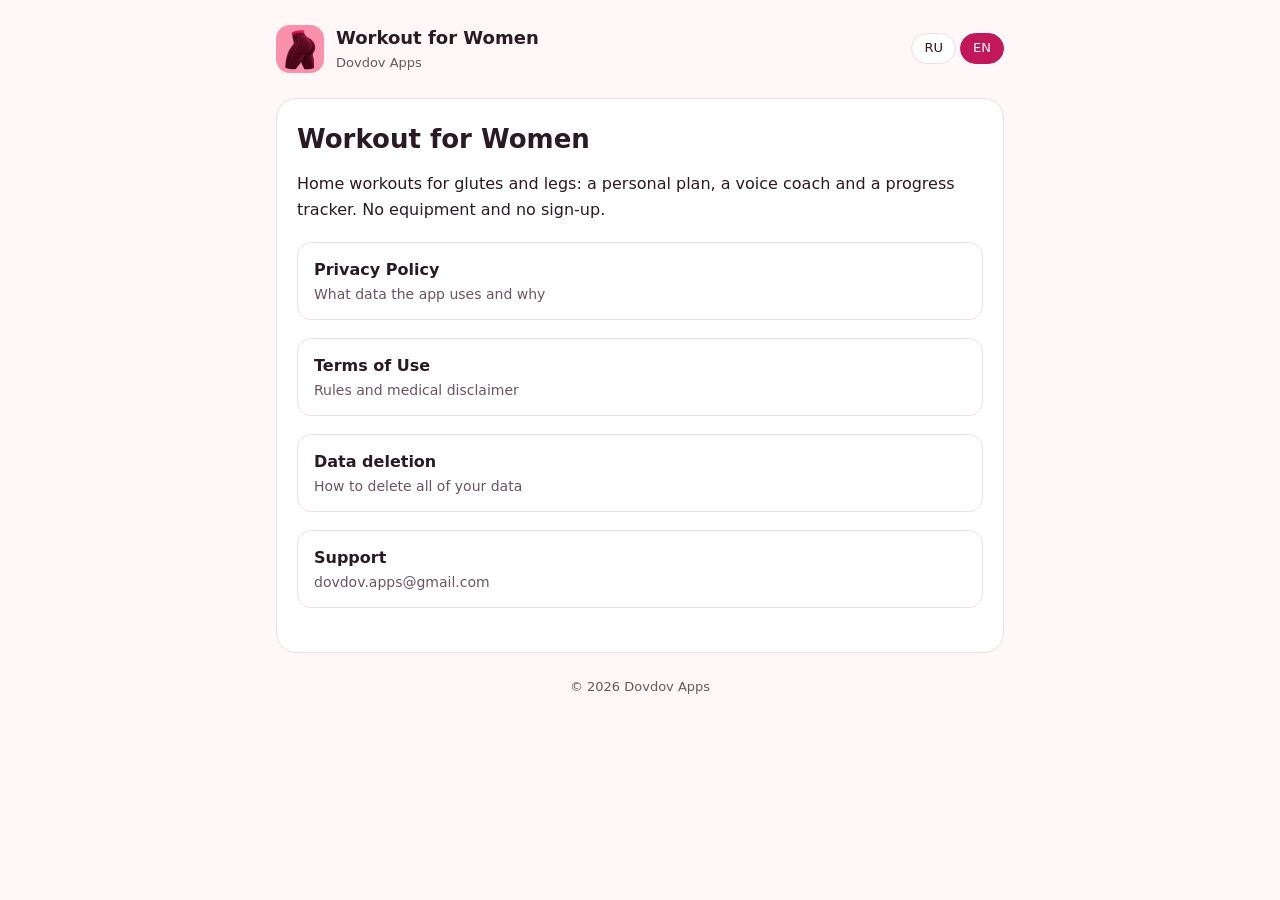
==== index.html @ 92e2f186 "Privacy policy, terms of use and data deletion pages (RU/EN) Co-Authored-By: Claude Opus 5.5 <norepl" ====
<!doctype html>
<html lang="ru">
<head>
<meta charset="utf-8">
<meta name="viewport" content="width=device-width, initial-scale=1">
<title>Workout for Women</title>
<meta name="description" content="Workout for Women — home workouts for glutes and legs. Legal information and support.">
<link rel="icon" href="icon.webp">
<link rel="stylesheet" href="style.css">
<script src="lang.js"></script>
</head>
<body>
<div class="wrap">
  <header>
    <img src="icon.webp" alt="">
    <div>
      <a class="brand" href="./">Workout for Women</a>
      <div class="sub">Dovdov Apps</div>
    </div>
    <div class="lang"><button data-l="ru">RU</button><button data-l="en">EN</button></div>
  </header>
  <main>
    <section lang="ru">
      <h1>Workout for Women</h1>
      <p>Домашние тренировки для ягодиц и ног: персональный план, голосовой тренер и трекер прогресса. Без инвентаря и без регистрации.</p>
      <ul class="links">
        <li><a href="privacy/">Политика конфиденциальности<span>Какие данные использует приложение и зачем</span></a></li>
        <li><a href="terms/">Условия использования<span>Правила и медицинская оговорка</span></a></li>
        <li><a href="delete-data/">Удаление данных<span>Как удалить все свои данные</span></a></li>
        <li><a href="mailto:dovdov.apps@gmail.com">Поддержка<span>dovdov.apps@gmail.com</span></a></li>
      </ul>
    </section>
    <section lang="en">
      <h1>Workout for Women</h1>
      <p>Home workouts for glutes and legs: a personal plan, a voice coach and a progress tracker. No equipment and no sign-up.</p>
      <ul class="links">
        <li><a href="privacy/">Privacy Policy<span>What data the app uses and why</span></a></li>
        <li><a href="terms/">Terms of Use<span>Rules and medical disclaimer</span></a></li>
        <li><a href="delete-data/">Data deletion<span>How to delete all of your data</span></a></li>
        <li><a href="mailto:dovdov.apps@gmail.com">Support<span>dovdov.apps@gmail.com</span></a></li>
      </ul>
    </section>
  </main>
  <footer>© 2026 Dovdov Apps</footer>
</div>
</body>
</html>
---- style.css ----
:root {
  --bg: #fff7f8;
  --card: #ffffff;
  --ink: #2a1a22;
  --ink2: #6b5560;
  --accent: #c2185b;
  --line: #f1dde3;
}
@media (prefers-color-scheme: dark) {
  :root {
    --bg: #171014;
    --card: #221a1e;
    --ink: #f6e9ee;
    --ink2: #c3aab5;
    --accent: #ff7aa8;
    --line: #3a2a31;
  }
}
* { box-sizing: border-box; }
html { -webkit-text-size-adjust: 100%; }
body {
  margin: 0;
  background: var(--bg);
  color: var(--ink);
  font: 16px/1.6 system-ui, -apple-system, "Segoe UI", Roboto, sans-serif;
}
.wrap { max-width: 760px; margin: 0 auto; padding: 24px 16px 64px; }
header { display: flex; align-items: center; gap: 12px; margin-bottom: 24px; }
header img { width: 48px; height: 48px; border-radius: 14px; }
header a.brand { color: var(--ink); text-decoration: none; font-weight: 700; font-size: 18px; }
header .sub { color: var(--ink2); font-size: 13px; }
.lang { margin-left: auto; display: flex; gap: 4px; }
.lang button {
  border: 1px solid var(--line); background: var(--card); color: var(--ink);
  border-radius: 999px; padding: 4px 12px; font: inherit; font-size: 13px; cursor: pointer;
}
.lang button[aria-pressed="true"] { background: var(--accent); border-color: var(--accent); color: #fff; }
main { background: var(--card); border: 1px solid var(--line); border-radius: 20px; padding: 24px 20px; }
h1 { font-size: 26px; line-height: 1.25; margin: 0 0 4px; }
h2 { font-size: 19px; margin: 28px 0 8px; }
.date { color: var(--ink2); font-size: 14px; margin: 0 0 16px; }
a { color: var(--accent); }
ul { padding-left: 20px; }
li { margin: 4px 0; }
.links { list-style: none; padding: 0; display: grid; gap: 10px; }
.links a {
  display: block; padding: 14px 16px; border: 1px solid var(--line); border-radius: 14px;
  text-decoration: none; color: var(--ink); font-weight: 600;
}
.links a span { display: block; font-weight: 400; color: var(--ink2); font-size: 14px; }
footer { color: var(--ink2); font-size: 13px; text-align: center; margin-top: 24px; }
/* Language switching: both versions are in the page; without JS both are shown. */
html[data-lang="ru"] [lang="en"]:not(html) { display: none; }
html[data-lang="en"] [lang="ru"]:not(html) { display: none; }
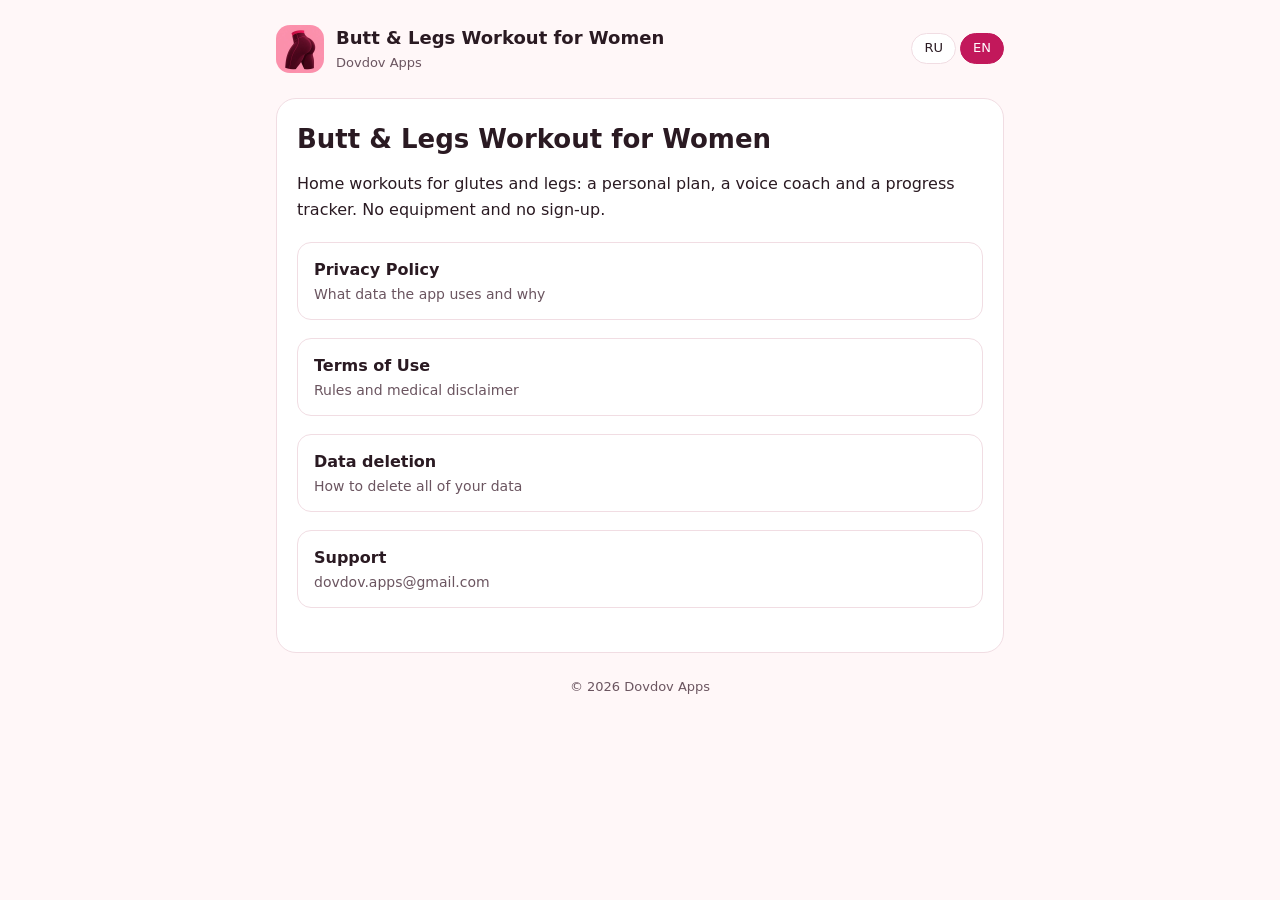
==== commit 854ed4f1: "Rename app to Butt & Legs Workout for Women Co-Authored-By: Claude Opus 5.5 <noreply@anthropic.com>" ====
--- a/index.html
+++ b/index.html
@@ -3,8 +3,8 @@
 <head>
 <meta charset="utf-8">
 <meta name="viewport" content="width=device-width, initial-scale=1">
-<title>Workout for Women</title>
-<meta name="description" content="Workout for Women — home workouts for glutes and legs. Legal information and support.">
+<title>Butt &amp; Legs Workout for Women</title>
+<meta name="description" content="Butt &amp; Legs Workout for Women — home workouts for glutes and legs. Legal information and support.">
 <link rel="icon" href="icon.webp">
 <link rel="stylesheet" href="style.css">
 <script src="lang.js"></script>
@@ -14,14 +14,14 @@
   <header>
     <img src="icon.webp" alt="">
     <div>
-      <a class="brand" href="./">Workout for Women</a>
+      <a class="brand" href="./">Butt &amp; Legs Workout for Women</a>
       <div class="sub">Dovdov Apps</div>
     </div>
     <div class="lang"><button data-l="ru">RU</button><button data-l="en">EN</button></div>
   </header>
   <main>
     <section lang="ru">
-      <h1>Workout for Women</h1>
+      <h1>Butt &amp; Legs Workout for Women</h1>
       <p>Домашние тренировки для ягодиц и ног: персональный план, голосовой тренер и трекер прогресса. Без инвентаря и без регистрации.</p>
       <ul class="links">
         <li><a href="privacy/">Политика конфиденциальности<span>Какие данные использует приложение и зачем</span></a></li>
@@ -31,7 +31,7 @@
       </ul>
     </section>
     <section lang="en">
-      <h1>Workout for Women</h1>
+      <h1>Butt &amp; Legs Workout for Women</h1>
       <p>Home workouts for glutes and legs: a personal plan, a voice coach and a progress tracker. No equipment and no sign-up.</p>
       <ul class="links">
         <li><a href="privacy/">Privacy Policy<span>What data the app uses and why</span></a></li>
